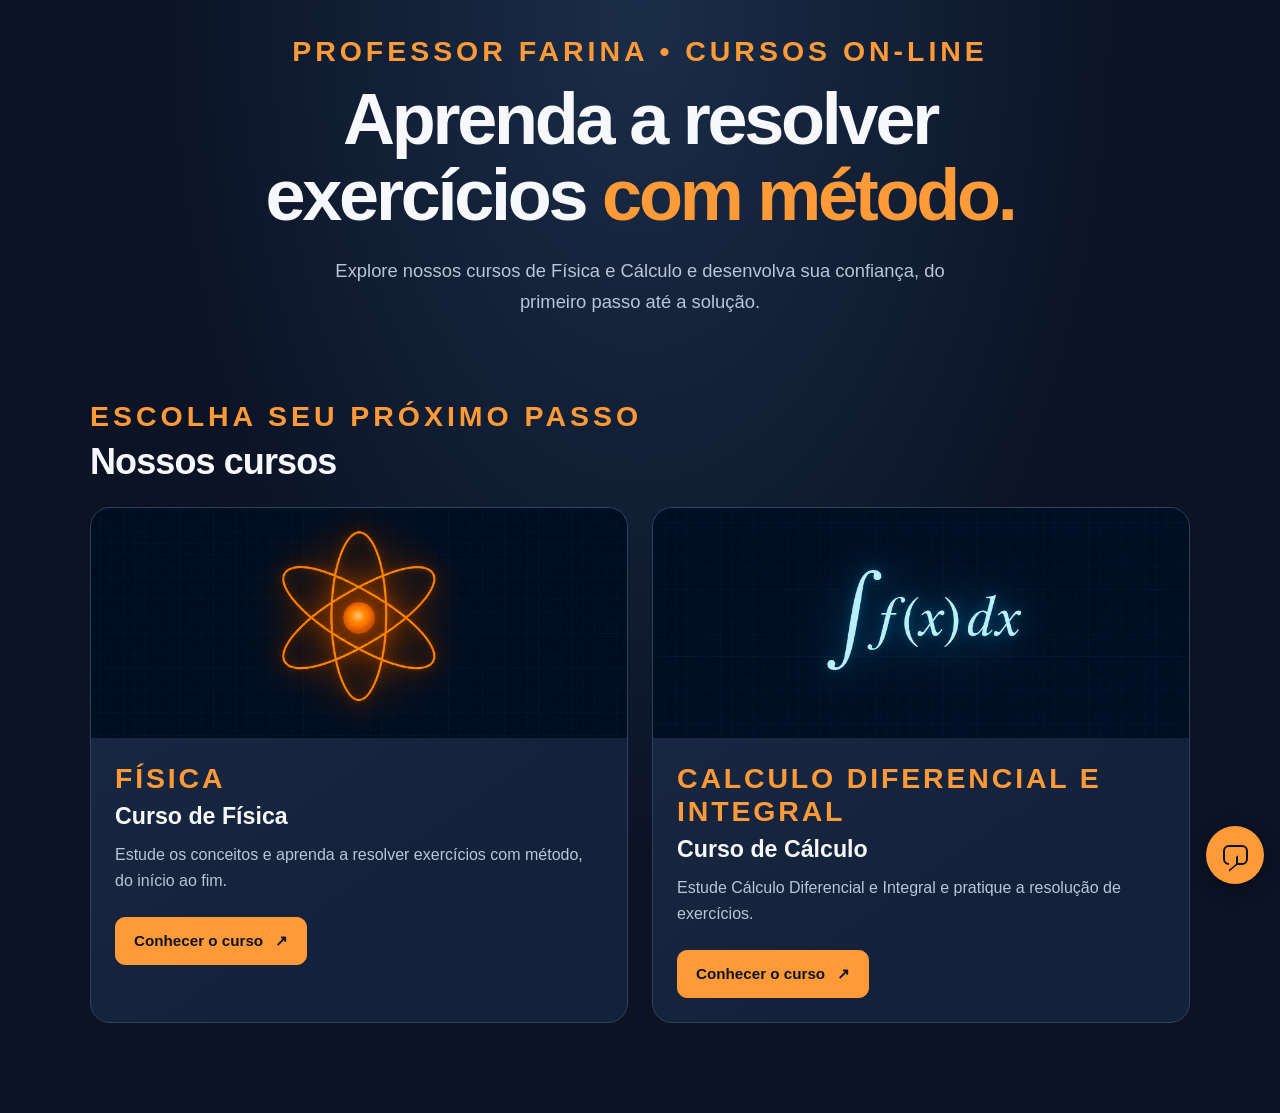
==== index.html @ 706dd4c1 "Subindo o projeto para o github" ====
<!DOCTYPE html>
<html lang="pt-BR">

<head>
    <meta charset="UTF-8">
    <meta name="viewport" content="width=device-width, initial-scale=1.0">
    <meta name="description"
        content="Conheça os cursos de Física e Cálculo do Professor Farina e aprenda a resolver exercícios com método.">
    <title>Farina Cursos | Aprenda com método</title>
    <link rel="stylesheet" href="Mainpage/Style/Sytle.css">
</head>

<body>
    <header class="hero">
        <p class="eyebrow">Professor Farina • Cursos on-line</p>
        <h1>Aprenda a resolver exercícios <span>com método.</span></h1>
        <p class="hero-description">
            Explore nossos cursos de Física e Cálculo e desenvolva sua confiança,
            do primeiro passo até a solução.
        </p>
    </header>

    <main>
        <section class="main-content" aria-labelledby="courses-title">
            <div class="section-heading">
                <p class="eyebrow">Escolha seu próximo passo</p>
                <h2 id="courses-title">Nossos cursos</h2>
            </div>

            <div class="course-grid">
                <article class="course-card">
                    <img src="Mainpage/Img/simbolo-fisica.png" alt="" class="course-image">
                    <div class="course-card-text">
                        <p class="course-category">Física</p>
                        <h3>Curso de Física</h3>
                        <p>Estude os conceitos e aprenda a resolver exercícios com método, do início ao fim.</p>
                        <a class="course-link" href="Curso-Fisica/Fisica.html">
                            Conhecer o curso <span aria-hidden="true">↗</span>
                        </a>
                    </div>
                </article>

                <article class="course-card">
                    <img src="Mainpage/Img/simbolo-calculo.png" alt="" class="course-image">
                    <div class="course-card-text">
                        <p class="course-category">Calculo Diferencial e Integral</p>
                        <h3>Curso de Cálculo</h3>
                        <p>Estude Cálculo Diferencial e Integral e pratique a resolução de exercícios.</p>
                        <a class="course-link" href="Curso-Calculo/Calculo.html">
                            Conhecer o curso <span aria-hidden="true">↗</span>
                        </a>
                    </div>
                </article>
            </div>
        </section>
    </main>

<details class="contact-widget">
      <summary aria-label="Contato">
        <span class="contact-icon" aria-hidden="true"></span>
      </summary>
      <div class="contact-panel">
        <h2>Fale com o professor Farina</h2>
        <!-- Substitua os avisos pelos links de WhatsApp e e-mail quando disponíveis. -->
        <dl>
          <div>
            <dt>WhatsApp</dt>
            <dd>Em breve</dd>
          </div>
          <div>
            <dt>E-mail</dt>
            <dd>Em breve</dd>
          </div>
        </dl>
      </div>
    </details>
</body>

</html>
---- Mainpage/Style/Sytle.css ----
:root {
  color-scheme: dark;
  --bg: #0b1325;
  --panel: #14213a;
  --panel-light: #1a2a45;
  --orange: #ff9a38;
  --text: #f6f8fc;
  --muted: #b9c5d8;
  --line: #30415e;
}

* {
  box-sizing: border-box;
}

html {
  scroll-behavior: smooth;
}

body {
  min-height: 100vh;
  margin: 0;
  background:
    radial-gradient(ellipse at 50% 0, rgba(39, 67, 101, .55), transparent 55%),
    var(--bg);
  color: var(--text);
  font-family: Arial, Helvetica, sans-serif;
}

.hero, main {
  width: min(100% - 40px, 1100px);
  margin-inline: auto;
}

.hero {
  padding: clamp(35px, 11vw, 30px) 0 64px;
  text-align: center;
}

.eyebrow {
  margin: 0 0 14px;
  color: var(--orange);
  font-size: 1.78rem;
  font-weight: 800;
  letter-spacing: .14em;
  text-transform: uppercase;
}

.hero h1 {
  max-width: 850px;
  margin: 0 auto;
  font-size: clamp(2.5rem, 6vw, 4.5rem);
  letter-spacing: -.045em;
  line-height: 1.05;
}

.hero h1 span {
  color: var(--orange);
}

.hero-description {
  max-width: 640px;
  margin: 22px auto 0;
  color: var(--muted);
  font-size: clamp(1rem, 2vw, 1.15rem);
  line-height: 1.7;
}

.main-content {
  padding: 18px 0 90px;
}

.section-heading {
  margin-bottom: 24px;
}

.section-heading .eyebrow {
  margin-bottom: 8px;
}

.section-heading h2 {
  margin: 0;
  font-size: clamp(1.7rem, 4vw, 2.25rem);
  letter-spacing: -.025em;
}

.course-grid {
  display: grid;
  grid-template-columns: repeat(2, minmax(0, 1fr));
  gap: 24px;
}

.course-card {
  overflow: hidden;
  border: 1px solid var(--line);
  border-radius: 20px;
  background: linear-gradient(145deg, var(--panel-light), var(--panel) 70%);
  transition: border-color .2s ease, transform .2s ease, box-shadow .2s ease;
}

.course-card:hover {
  transform: translateY(-4px);
  border-color: rgba(255, 154, 56, .65);
  box-shadow: 0 18px 40px rgba(0, 0, 0, .22);
}

.course-image {
  display: block;
  width: 100%;
  height: 230px;
  background: rgba(7, 15, 29, .38);
  object-fit: cover;
}

.course-card-text {
  display: flex;
  min-height: 240px;
  flex-direction: column;
  align-items: flex-start;
  padding: 24px;
}

.course-category {
  margin: 0 0 8px;
  color: var(--orange);
  font-size: 1.78rem;
  font-weight: 800;
  letter-spacing: .1em;
  text-transform: uppercase;
}

.course-card h3 {
  margin: 0;
  font-size: 1.45rem;
}

.course-card-text > p:not(.course-category) {
  margin: 12px 0 22px;
  color: var(--muted);
  line-height: 1.65;
}

.course-link {
  display: inline-flex;
  min-height: 48px;
  align-items: center;
  justify-content: center;
  gap: 12px;
  margin-top: auto;
  padding: 12px 18px;
  border: 1px solid var(--orange);
  border-radius: 10px;
  background: var(--orange);
  color: var(--bg);
  font-size: .95rem;
  font-weight: 800;
  text-decoration: none;
  transition: filter .15s ease, transform .15s ease;
}

.course-link:hover {
  filter: brightness(1.08);
  transform: translateY(-1px);
}

.course-link:focus-visible {
  outline: 3px solid var(--text);
  outline-offset: 4px;
}

.contact-widget {
  position: fixed;
  right: max(16px, env(safe-area-inset-right));
  bottom: max(16px, env(safe-area-inset-bottom));
  z-index: 10;
  overflow: visible;
  border: 0;
  background: transparent;
}

.contact-widget > summary {
  display: grid;
  width: 58px;
  height: 58px;
  padding: 0;
  border: 0;
  border-radius: 50%;
  background: var(--orange);
  box-shadow: 0 5px 20px rgba(0, 0, 0, .35);
  color: var(--bg);
  cursor: pointer;
  list-style: none;
  place-items: center;
  transition: transform .15s ease, filter .15s ease;
}

.contact-widget > summary::-webkit-details-marker {
  display: none;
}

.contact-widget > summary:hover {
  filter: brightness(1.08);
  transform: translateY(-2px);
}

.contact-widget > summary:focus-visible {
  outline: 3px solid var(--text);
  outline-offset: 4px;
}

.contact-icon {
  position: relative;
  width: 25px;
  height: 20px;
  border: 2px solid currentColor;
  border-radius: 6px;
}

.contact-icon::after {
  position: absolute;
  bottom: -5px;
  left: 4px;
  width: 7px;
  height: 7px;
  border-right: 2px solid currentColor;
  border-bottom: 2px solid currentColor;
  background: var(--orange);
  content: "";
  transform: skewY(-40deg);
}

.contact-panel {
  position: absolute;
  right: 0;
  bottom: calc(100% + 12px);
  width: min(300px, calc(100vw - 32px));
  padding: 20px;
  border: 1px solid var(--line);
  border-radius: 16px;
  background: var(--panel);
  box-shadow: 0 10px 32px rgba(0, 0, 0, .4);
}

.contact-panel h2 {
  margin: 0 0 16px;
  font-size: 1.1rem;
}

.contact-panel dl {
  display: grid;
  gap: 14px;
  margin: 0;
}

.contact-panel dt {
  color: var(--orange);
  font-weight: 800;
}

.contact-panel dd {
  margin: 4px 0 0;
  color: var(--muted);
  font-size: .9rem;
}

@media (max-width: 700px) {
  .hero {
    padding-top: 72px;
  }

  .main-content {
    padding-bottom: 64px;
  }

  .course-grid {
    grid-template-columns: 1fr;
  }

  .course-image {
    height: 200px;
  }

  .course-card-text {
    min-height: 0;
  }
}

@media (prefers-reduced-motion: reduce) {
  html {
    scroll-behavior: auto;
  }

  *,
  *::before,
  *::after {
    transition-duration: .01ms !important;
  }
}
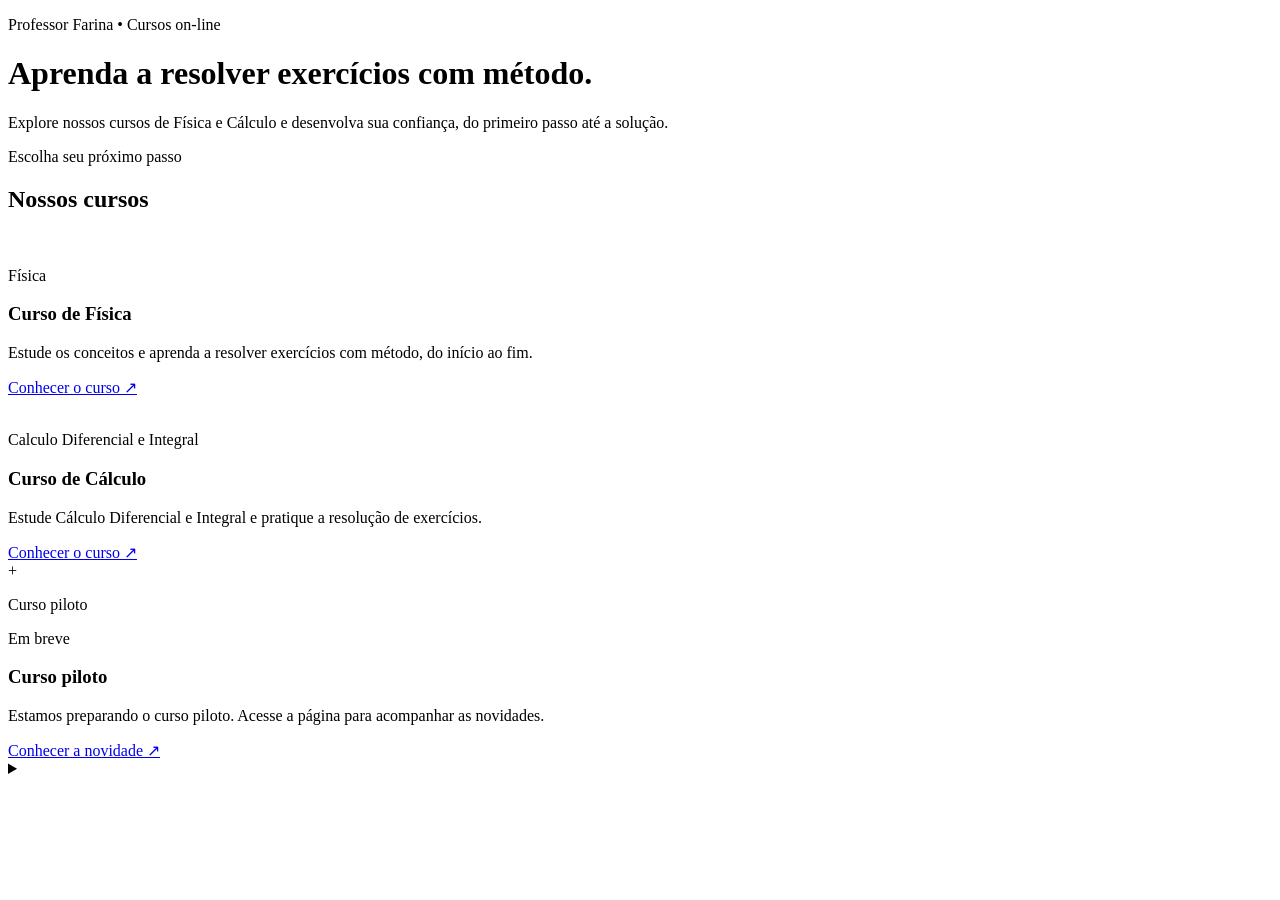
==== commit 3663121f: "adição da pagina do cur-piloto, adção de img na fisica, aplicada otmização e limpeza de codigo inati" ====
--- a/index.html
+++ b/index.html
@@ -7,7 +7,8 @@
     <meta name="description"
         content="Conheça os cursos de Física e Cálculo do Professor Farina e aprenda a resolver exercícios com método.">
     <title>Farina Cursos | Aprenda com método</title>
-    <link rel="stylesheet" href="Mainpage/Style/Sytle.css">
+    <link rel="stylesheet" href="mainpage/style/style.css">
+    <script src="mainpage/script/contact-widget.js" defer></script>
 </head>
 
 <body>
@@ -19,7 +20,6 @@
             do primeiro passo até a solução.
         </p>
     </header>
-
     <main>
         <section class="main-content" aria-labelledby="courses-title">
             <div class="section-heading">
@@ -29,7 +29,7 @@
 
             <div class="course-grid">
                 <article class="course-card">
-                    <img src="Mainpage/Img/simbolo-fisica.png" alt="" class="course-image">
+                    <img src="mainpage/Img/simbolo-fisica.png" alt="" class="course-image">
                     <div class="course-card-text">
                         <p class="course-category">Física</p>
                         <h3>Curso de Física</h3>
@@ -41,13 +41,28 @@
                 </article>
 
                 <article class="course-card">
-                    <img src="Mainpage/Img/simbolo-calculo.png" alt="" class="course-image">
+                    <img src="mainpage/Img/simbolo-calculo.png" alt="" class="course-image">
                     <div class="course-card-text">
                         <p class="course-category">Calculo Diferencial e Integral</p>
                         <h3>Curso de Cálculo</h3>
                         <p>Estude Cálculo Diferencial e Integral e pratique a resolução de exercícios.</p>
-                        <a class="course-link" href="Curso-Calculo/Calculo.html">
+                        <a class="course-link" href="Curso-Calculo/calculo.html">
                             Conhecer o curso <span aria-hidden="true">↗</span>
+                        </a>
+                    </div>
+                </article>
+
+                <article class="course-card">
+                    <div class="course-placeholder" aria-hidden="true">
+                        <span>+</span>
+                        <p>Curso piloto</p>
+                    </div>
+                    <div class="course-card-text">
+                        <p class="course-category">Em breve</p>
+                        <h3>Curso piloto</h3>
+                        <p>Estamos preparando o curso piloto. Acesse a página para acompanhar as novidades.</p>
+                        <a class="course-link" href="curso-Piloto/piloto.html">
+                            Conhecer a novidade <span aria-hidden="true">↗</span>
                         </a>
                     </div>
                 </article>
@@ -61,15 +76,14 @@
       </summary>
       <div class="contact-panel">
         <h2>Fale com o professor Farina</h2>
-        <!-- Substitua os avisos pelos links de WhatsApp e e-mail quando disponíveis. -->
         <dl>
           <div>
             <dt>WhatsApp</dt>
-            <dd>Em breve</dd>
+            <dd><a href="https://wa.me/556533583273">(65) 3358-3273</a></dd>
           </div>
           <div>
             <dt>E-mail</dt>
-            <dd>Em breve</dd>
+            <dd><a href="mailto:marketing@escoladofarina.com.br">marketing@escoladofarina.com.br</a></dd>
           </div>
         </dl>
       </div>
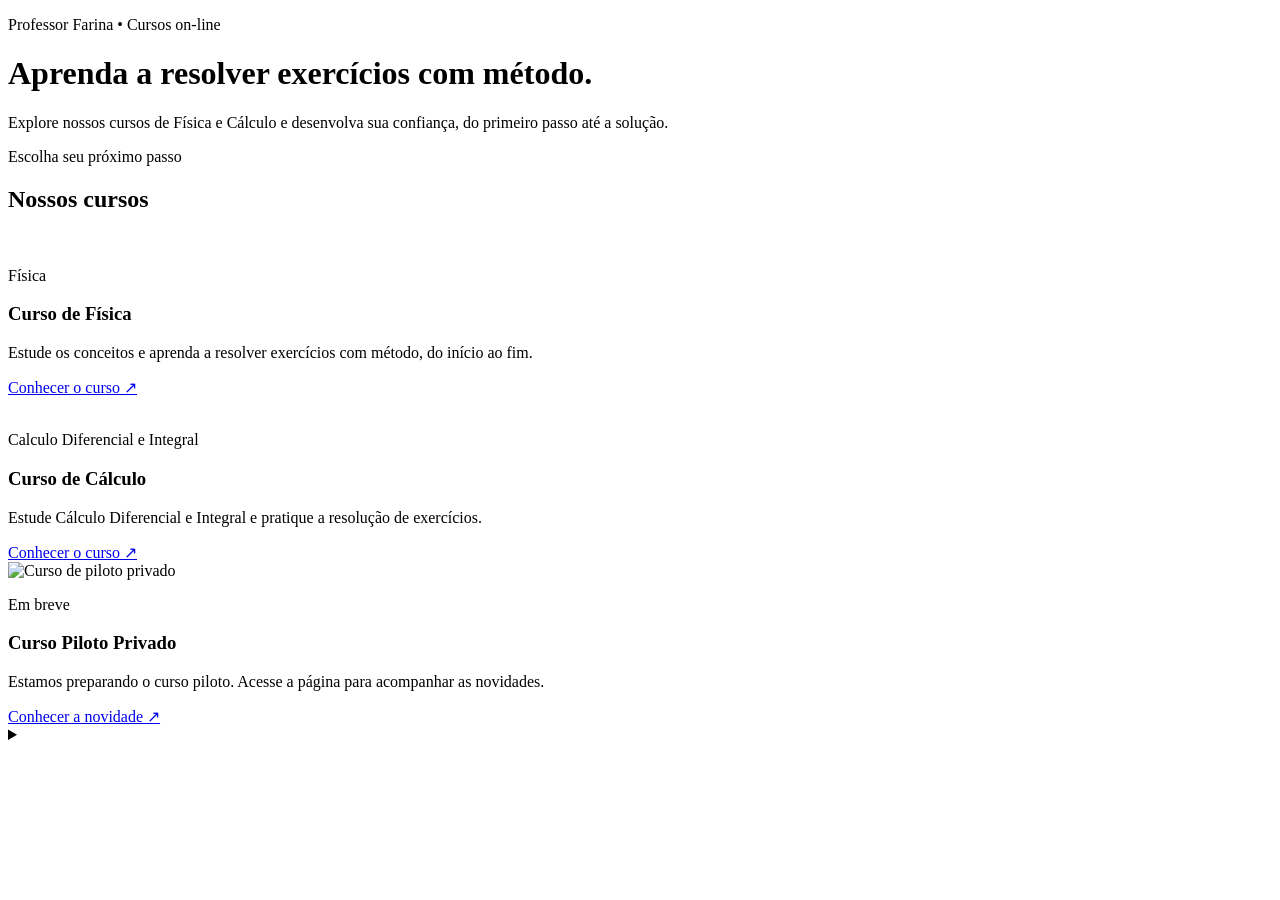
==== commit 029c308d: "mudificação dos nomes das pasta e adicição da imagen do curso de piloto" ====
--- a/index.html
+++ b/index.html
@@ -34,7 +34,7 @@
                         <p class="course-category">Física</p>
                         <h3>Curso de Física</h3>
                         <p>Estude os conceitos e aprenda a resolver exercícios com método, do início ao fim.</p>
-                        <a class="course-link" href="Curso-Fisica/Fisica.html">
+                        <a class="course-link" href="curso-Fisica/Fisica.html">
                             Conhecer o curso <span aria-hidden="true">↗</span>
                         </a>
                     </div>
@@ -46,20 +46,17 @@
                         <p class="course-category">Calculo Diferencial e Integral</p>
                         <h3>Curso de Cálculo</h3>
                         <p>Estude Cálculo Diferencial e Integral e pratique a resolução de exercícios.</p>
-                        <a class="course-link" href="Curso-Calculo/calculo.html">
+                        <a class="course-link" href="curso-Calculo/calculo.html">
                             Conhecer o curso <span aria-hidden="true">↗</span>
                         </a>
-                    </div>
+                    </div> 
                 </article>
 
                 <article class="course-card">
-                    <div class="course-placeholder" aria-hidden="true">
-                        <span>+</span>
-                        <p>Curso piloto</p>
-                    </div>
+                    <img src="mainpage/Img/curso-piloto-privado.png" alt="Curso de piloto privado" class="course-image">
                     <div class="course-card-text">
                         <p class="course-category">Em breve</p>
-                        <h3>Curso piloto</h3>
+                        <h3>Curso Piloto Privado</h3>
                         <p>Estamos preparando o curso piloto. Acesse a página para acompanhar as novidades.</p>
                         <a class="course-link" href="curso-Piloto/piloto.html">
                             Conhecer a novidade <span aria-hidden="true">↗</span>
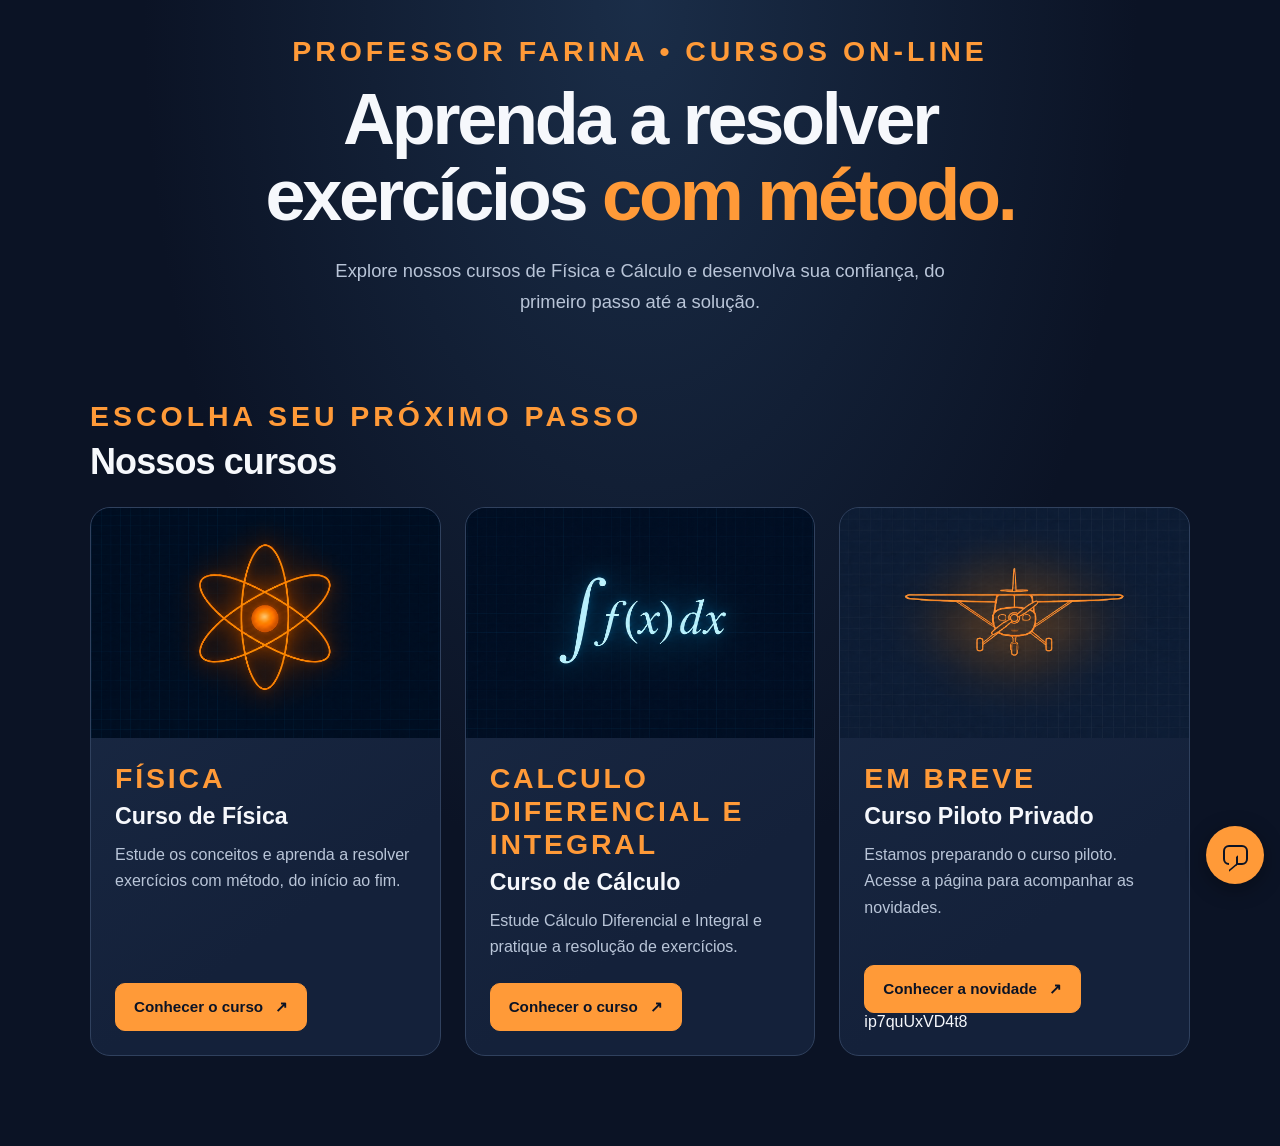
==== commit 332604b0: "corrigindo link de pagamento e transformando a lista em clicavel" ====
--- a/index.html
+++ b/index.html
@@ -34,7 +34,7 @@
                         <p class="course-category">Física</p>
                         <h3>Curso de Física</h3>
                         <p>Estude os conceitos e aprenda a resolver exercícios com método, do início ao fim.</p>
-                        <a class="course-link" href="curso-Fisica/Fisica.html">
+                        <a class="course-link" href="curso-Fisica/fisica.html">
                             Conhecer o curso <span aria-hidden="true">↗</span>
                         </a>
                     </div>
@@ -60,7 +60,7 @@
                         <p>Estamos preparando o curso piloto. Acesse a página para acompanhar as novidades.</p>
                         <a class="course-link" href="curso-Piloto/piloto.html">
                             Conhecer a novidade <span aria-hidden="true">↗</span>
-                        </a>
+                        </a>ip7quUxVD4t8
                     </div>
                 </article>
             </div>
--- a/mainpage/style/style.css
+++ b/mainpage/style/style.css
@@ -0,0 +1,342 @@
+:root {
+  color-scheme: dark;
+  --bg: #0b1325;
+  --panel: #14213a;
+  --panel-light: #1a2a45;
+  --orange: #ff9a38;
+  --text: #f6f8fc;
+  --muted: #b9c5d8;
+  --line: #30415e;
+}
+
+* {
+  box-sizing: border-box;
+}
+
+html {
+  scroll-behavior: smooth;
+}
+
+body {
+  min-height: 100vh;
+  margin: 0;
+  background:
+    radial-gradient(ellipse at 50% 0, rgba(39, 67, 101, .55), transparent 55%),
+    var(--bg);
+  color: var(--text);
+  font-family: Arial, Helvetica, sans-serif;
+}
+
+.hero, main {
+  width: min(100% - 40px, 1100px);
+  margin-inline: auto;
+}
+
+.hero {
+  padding: clamp(35px, 11vw, 30px) 0 64px;
+  text-align: center;
+}
+
+.eyebrow {
+  margin: 0 0 14px;
+  color: var(--orange);
+  font-size: 1.78rem;
+  font-weight: 800;
+  letter-spacing: .14em;
+  text-transform: uppercase;
+}
+
+.hero h1 {
+  max-width: 850px;
+  margin: 0 auto;
+  font-size: clamp(2.5rem, 6vw, 4.5rem);
+  letter-spacing: -.045em;
+  line-height: 1.05;
+}
+
+.hero h1 span {
+  color: var(--orange);
+}
+
+.hero-description {
+  max-width: 640px;
+  margin: 22px auto 0;
+  color: var(--muted);
+  font-size: clamp(1rem, 2vw, 1.15rem);
+  line-height: 1.7;
+}
+
+.main-content {
+  padding: 18px 0 90px;
+}
+
+.section-heading {
+  margin-bottom: 24px;
+}
+
+.section-heading .eyebrow {
+  margin-bottom: 8px;
+}
+
+.section-heading h2 {
+  margin: 0;
+  font-size: clamp(1.7rem, 4vw, 2.25rem);
+  letter-spacing: -.025em;
+}
+
+.course-grid {
+  display: grid;
+  grid-template-columns: repeat(3, minmax(0, 1fr));
+  gap: 24px;
+}
+
+.course-card {
+  display: flex;
+  min-width: 0;
+  flex-direction: column;
+  overflow: hidden;
+  border: 1px solid var(--line);
+  border-radius: 20px;
+  background: linear-gradient(145deg, var(--panel-light), var(--panel) 70%);
+  transition: border-color .2s ease, transform .2s ease, box-shadow .2s ease;
+}
+
+.course-card:hover {
+  transform: translateY(-4px);
+  border-color: rgba(255, 154, 56, .65);
+  box-shadow: 0 18px 40px rgba(0, 0, 0, .22);
+}
+
+.course-image {
+  display: block;
+  width: 100%;
+  height: 230px;
+  background: rgba(7, 15, 29, .38);
+  object-fit: cover;
+}
+
+.course-placeholder {
+  display: grid;
+  min-height: 230px;
+  align-content: center;
+  justify-items: center;
+  background:
+    radial-gradient(circle at center, rgba(255, 154, 56, .18), transparent 58%),
+    rgba(7, 15, 29, .38);
+  color: var(--orange);
+}
+
+.course-placeholder span {
+  display: grid;
+  width: 64px;
+  height: 64px;
+  border: 2px solid currentColor;
+  border-radius: 50%;
+  font-size: 2.5rem;
+  line-height: 1;
+  place-items: center;
+}
+
+.course-placeholder p {
+  margin: 12px 0 0;
+  color: var(--muted);
+  font-weight: 700;
+}
+
+.course-card-text {
+  display: flex;
+  flex: 1;
+  min-height: 240px;
+  flex-direction: column;
+  align-items: flex-start;
+  padding: 24px;
+}
+
+.course-category {
+  margin: 0 0 8px;
+  color: var(--orange);
+  font-size: 1.78rem;
+  font-weight: 800;
+  letter-spacing: .1em;
+  text-transform: uppercase;
+}
+
+.course-card h3 {
+  margin: 0;
+  font-size: 1.45rem;
+}
+
+.course-card-text > p:not(.course-category) {
+  margin: 12px 0 22px;
+  color: var(--muted);
+  line-height: 1.65;
+}
+
+.course-link {
+  display: inline-flex;
+  min-height: 48px;
+  align-items: center;
+  justify-content: center;
+  gap: 12px;
+  margin-top: auto;
+  padding: 12px 18px;
+  border: 1px solid var(--orange);
+  border-radius: 10px;
+  background: var(--orange);
+  color: var(--bg);
+  font-size: .95rem;
+  font-weight: 800;
+  text-decoration: none;
+  transition: filter .15s ease, transform .15s ease;
+}
+
+.course-link:hover {
+  filter: brightness(1.08);
+  transform: translateY(-1px);
+}
+
+.course-link:focus-visible {
+  outline: 3px solid var(--text);
+  outline-offset: 4px;
+}
+
+.contact-widget {
+  position: fixed;
+  right: max(16px, env(safe-area-inset-right));
+  bottom: max(16px, env(safe-area-inset-bottom));
+  z-index: 10;
+  overflow: visible;
+  border: 0;
+  background: transparent;
+}
+
+.contact-widget > summary {
+  display: grid;
+  width: 58px;
+  height: 58px;
+  padding: 0;
+  border: 0;
+  border-radius: 50%;
+  background: var(--orange);
+  box-shadow: 0 5px 20px rgba(0, 0, 0, .35);
+  color: var(--bg);
+  cursor: pointer;
+  list-style: none;
+  place-items: center;
+  transition: transform .15s ease, filter .15s ease;
+}
+
+.contact-widget > summary::-webkit-details-marker {
+  display: none;
+}
+
+.contact-widget > summary:hover {
+  filter: brightness(1.08);
+  transform: translateY(-2px);
+}
+
+.contact-widget > summary:focus-visible {
+  outline: 3px solid var(--text);
+  outline-offset: 4px;
+}
+
+.contact-icon {
+  position: relative;
+  width: 25px;
+  height: 20px;
+  border: 2px solid currentColor;
+  border-radius: 6px;
+}
+
+.contact-icon::after {
+  position: absolute;
+  bottom: -5px;
+  left: 4px;
+  width: 7px;
+  height: 7px;
+  border-right: 2px solid currentColor;
+  border-bottom: 2px solid currentColor;
+  background: var(--orange);
+  content: "";
+  transform: skewY(-40deg);
+}
+
+.contact-panel {
+  position: absolute;
+  right: 0;
+  bottom: calc(100% + 12px);
+  width: min(300px, calc(100vw - 32px));
+  padding: 20px;
+  border: 1px solid var(--line);
+  border-radius: 16px;
+  background: var(--panel);
+  box-shadow: 0 10px 32px rgba(0, 0, 0, .4);
+}
+
+.contact-panel h2 {
+  margin: 0 0 16px;
+  font-size: 1.1rem;
+}
+
+.contact-panel dl {
+  display: grid;
+  gap: 14px;
+  margin: 0;
+}
+
+.contact-panel dt {
+  color: var(--orange);
+  font-weight: 800;
+}
+
+.contact-panel dd {
+  margin: 4px 0 0;
+  color: var(--muted);
+  font-size: .9rem;
+}
+
+.contact-panel dd a {
+  color: inherit;
+}
+
+@media (max-width: 700px) {
+  .hero {
+    padding-top: 72px;
+  }
+
+  .main-content {
+    padding-bottom: 64px;
+  }
+
+  .course-grid {
+    grid-template-columns: 1fr;
+  }
+
+  .course-image,
+  .course-placeholder {
+    height: 200px;
+    min-height: 200px;
+  }
+
+  .course-card-text {
+    min-height: 0;
+  }
+}
+
+@media (min-width: 701px) and (max-width: 900px) {
+  .course-grid {
+    grid-template-columns: repeat(2, minmax(0, 1fr));
+  }
+}
+
+@media (prefers-reduced-motion: reduce) {
+  html {
+    scroll-behavior: auto;
+  }
+
+  *,
+  *::before,
+  *::after {
+    transition-duration: .01ms !important;
+  }
+}
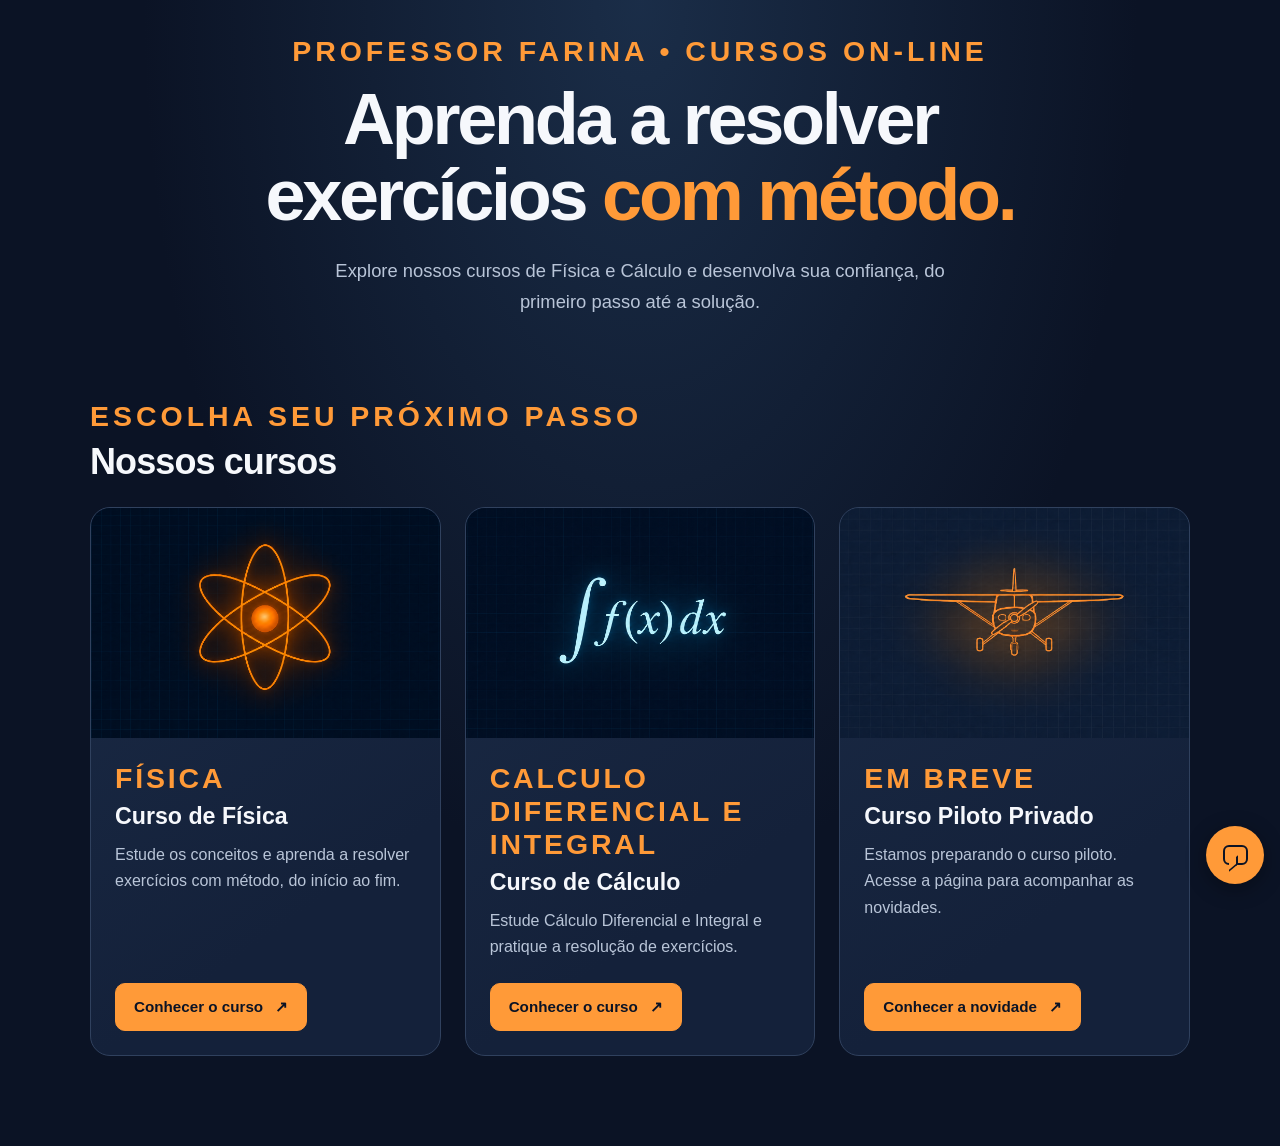
==== commit 1d4d4ade: "Atualiza paginas e corrige caminhos" ====
--- a/index.html
+++ b/index.html
@@ -60,7 +60,7 @@
                         <p>Estamos preparando o curso piloto. Acesse a página para acompanhar as novidades.</p>
                         <a class="course-link" href="curso-Piloto/piloto.html">
                             Conhecer a novidade <span aria-hidden="true">↗</span>
-                        </a>ip7quUxVD4t8
+                        </a>
                     </div>
                 </article>
             </div>
